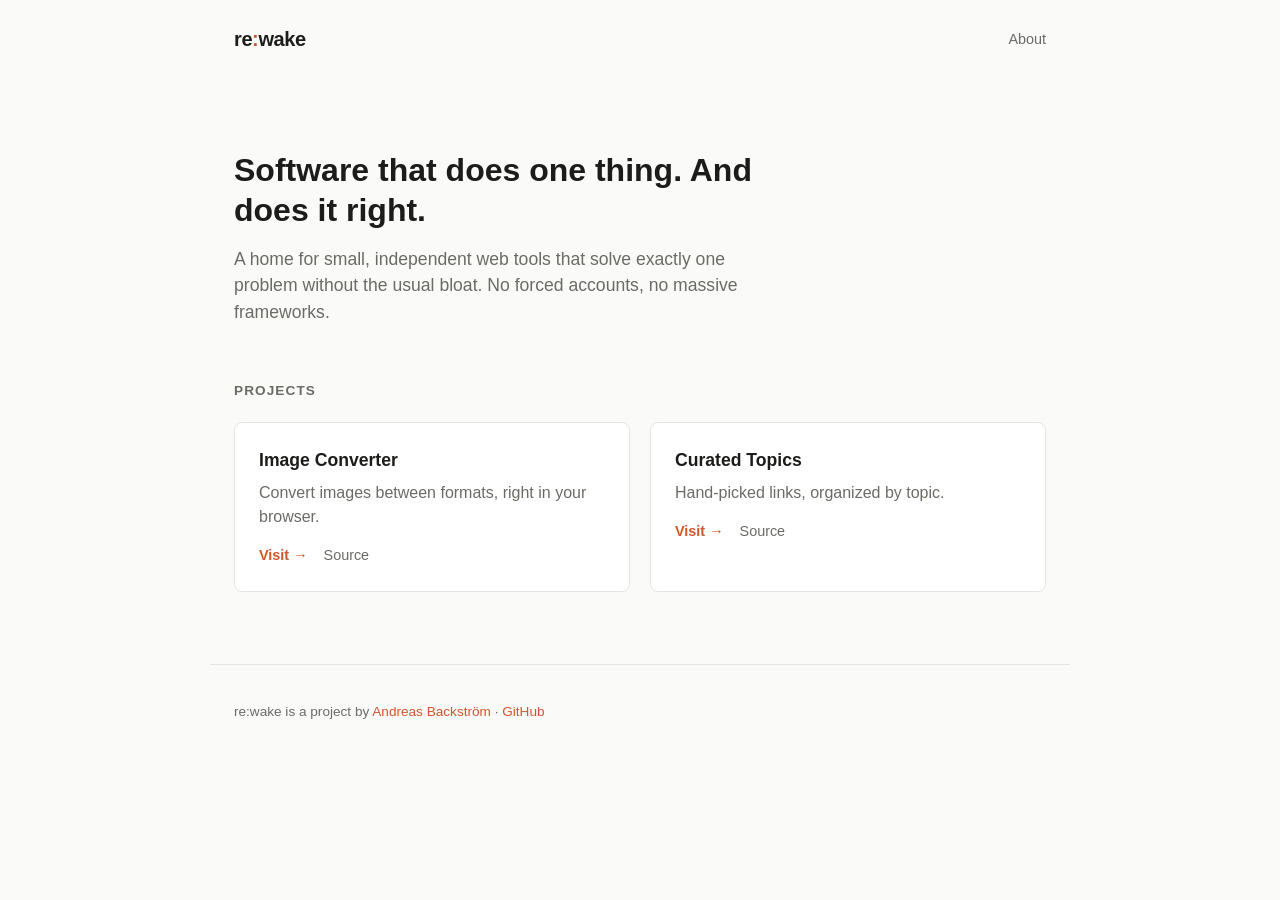
==== index.html @ 49655373 "first commit" ====
<!DOCTYPE html>
<html lang="en">
<head>
  <meta charset="UTF-8">
  <meta name="viewport" content="width=device-width, initial-scale=1.0">
  <title>re:wake — tools that do one thing right</title>
  <meta name="description" content="re:wake builds small, focused tools that do one thing and do it right. No bloat, no feature creep.">
  <link rel="icon" href="assets/favicon.svg" type="image/svg+xml">
  <link rel="stylesheet" href="css/style.css">
</head>
<body>
  <header class="site-header">
    <a class="wordmark" href="/">re<span class="colon">:</span>wake</a>
    <nav class="site-nav"><a href="/about.html">About</a></nav>
  </header>

  <main>
    <section class="hero">
      <h1>Software that does one thing. And does it right.</h1>
      <p class="lede">A home for small, independent web tools that solve exactly one problem without the usual bloat. No forced accounts, no massive frameworks.</p>
    </section>

    <section class="projects">
      <h2>Projects</h2>
      <div class="project-grid">
        <article class="project-card">
          <h3><a href="https://converter.rewake.org">Image Converter</a></h3>
          <p>Convert images between formats, right in your browser.</p>
          <div class="card-links">
            <a class="visit-link" href="https://converter.rewake.org">Visit →</a>
            <a class="source-link" href="https://github.com/Mozzo1000/image-converter">Source</a>
          </div>
        </article>

        <article class="project-card">
          <h3><a href="https://links.rewake.org">Curated Topics</a></h3>
          <p>Hand-picked links, organized by topic.</p>
          <div class="card-links">
            <a class="visit-link" href="https://links.rewake.org">Visit →</a>
            <a class="source-link" href="https://github.com/Mozzo1000/curated-topics">Source</a>
          </div>
        </article>
      </div>
    </section>
  </main>

  <footer class="site-footer">
    <p>re:wake is a project by <a href="https://andreasbackstrom.se">Andreas Backström</a> &middot; <a href="https://github.com/Mozzo1000">GitHub</a></p>
  </footer>
</body>
</html>
---- css/style.css ----
:root {
  --bg: #fafaf9;
  --fg: #1c1c1a;
  --muted: #6b6b66;
  --accent: #d4552b;
  --border: #e5e4e0;
  --max-width: 860px;
}

* {
  box-sizing: border-box;
}

body {
  margin: 0;
  font-family: -apple-system, BlinkMacSystemFont, "Segoe UI", Roboto, Helvetica, Arial, sans-serif;
  background: var(--bg);
  color: var(--fg);
  line-height: 1.5;
}

a {
  color: var(--accent);
  text-decoration: none;
}

a:hover {
  text-decoration: underline;
}

.site-header,
main,
.site-footer {
  max-width: var(--max-width);
  margin: 0 auto;
  padding: 1.5rem 1.5rem;
}

.site-header {
  display: flex;
  align-items: center;
  justify-content: space-between;
}

.wordmark {
  font-size: 1.25rem;
  font-weight: 700;
  color: var(--fg);
  letter-spacing: -0.02em;
}

.site-nav a {
  color: var(--muted);
  font-size: 0.9rem;
}

.site-nav a[aria-current="page"] {
  color: var(--fg);
  font-weight: 600;
}

.colon {
  color: var(--accent);
}

.hero {
  padding: 3rem 0 2.5rem;
}

.hero h1 {
  font-size: 2rem;
  line-height: 1.25;
  margin: 0 0 1rem;
  max-width: 30ch;
}

.lede {
  font-size: 1.1rem;
  color: var(--muted);
  max-width: 55ch;
  margin: 0;
}

.projects {
  padding: 1rem 0 3rem;
}

.projects h2 {
  font-size: 0.85rem;
  text-transform: uppercase;
  letter-spacing: 0.08em;
  color: var(--muted);
  margin: 0 0 1.25rem;
}

.project-grid {
  display: grid;
  grid-template-columns: repeat(auto-fit, minmax(280px, 1fr));
  gap: 1.25rem;
}

.project-card {
  border: 1px solid var(--border);
  border-radius: 8px;
  padding: 1.5rem;
  background: #fff;
}

.project-card h3 {
  margin: 0 0 0.5rem;
  font-size: 1.1rem;
}

.project-card h3 a {
  color: var(--fg);
}

.project-card p {
  margin: 0 0 1rem;
  color: var(--muted);
}

.card-links {
  display: flex;
  gap: 1rem;
  align-items: center;
  font-size: 0.9rem;
}

.visit-link {
  font-weight: 600;
}

.source-link {
  color: var(--muted);
}

.site-footer {
  border-top: 1px solid var(--border);
  padding-top: 1.5rem;
  padding-bottom: 2rem;
  font-size: 0.85rem;
  color: var(--muted);
}
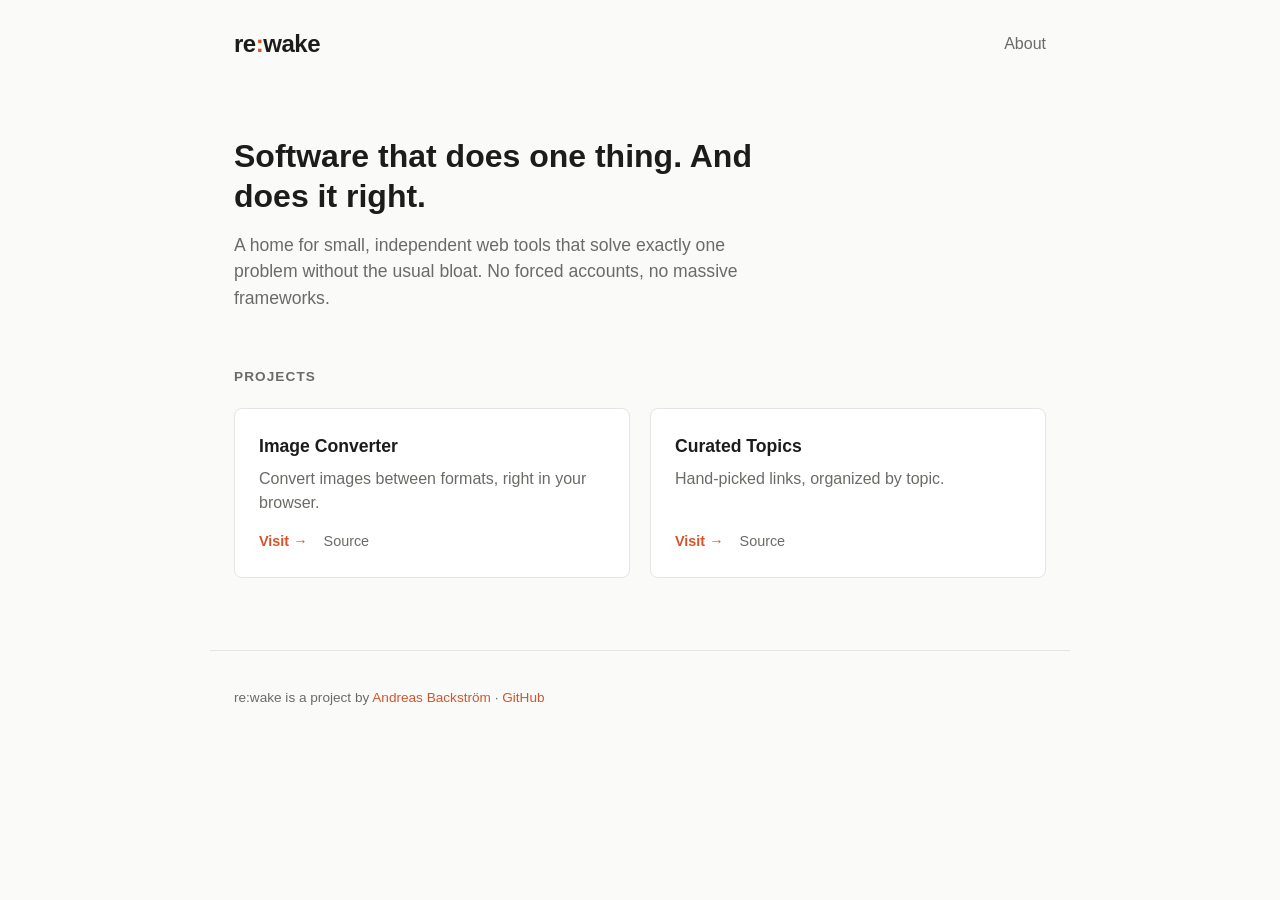
==== commit 25e2995b: "Update page title" ====
--- a/index.html
+++ b/index.html
@@ -3,7 +3,7 @@
 <head>
   <meta charset="UTF-8">
   <meta name="viewport" content="width=device-width, initial-scale=1.0">
-  <title>re:wake — tools that do one thing right</title>
+  <title>re:wake — software that do one thing right</title>
   <meta name="description" content="re:wake builds small, focused tools that do one thing and do it right. No bloat, no feature creep.">
   <link rel="icon" href="assets/favicon.svg" type="image/svg+xml">
   <link rel="stylesheet" href="css/style.css">
@@ -11,7 +11,7 @@
 <body>
   <header class="site-header">
     <a class="wordmark" href="/">re<span class="colon">:</span>wake</a>
-    <nav class="site-nav"><a href="/about.html">About</a></nav>
+    <nav class="site-nav"><a href="/about/">About</a></nav>
   </header>
 
   <main>
--- a/css/style.css
+++ b/css/style.css
@@ -43,7 +43,7 @@
 }
 
 .wordmark {
-  font-size: 1.25rem;
+  font-size: 1.5rem;
   font-weight: 700;
   color: var(--fg);
   letter-spacing: -0.02em;
@@ -51,7 +51,9 @@
 
 .site-nav a {
   color: var(--muted);
-  font-size: 0.9rem;
+  font-size: 1rem;
+  padding: 0.5rem 0;
+  display: inline-block;
 }
 
 .site-nav a[aria-current="page"] {
@@ -64,7 +66,7 @@
 }
 
 .hero {
-  padding: 3rem 0 2.5rem;
+  padding: 1.5rem 0 2.5rem;
 }
 
 .hero h1 {
@@ -100,6 +102,8 @@
 }
 
 .project-card {
+  display: flex;
+  flex-direction: column;
   border: 1px solid var(--border);
   border-radius: 8px;
   padding: 1.5rem;
@@ -125,6 +129,7 @@
   gap: 1rem;
   align-items: center;
   font-size: 0.9rem;
+  margin-top: auto;
 }
 
 .visit-link {
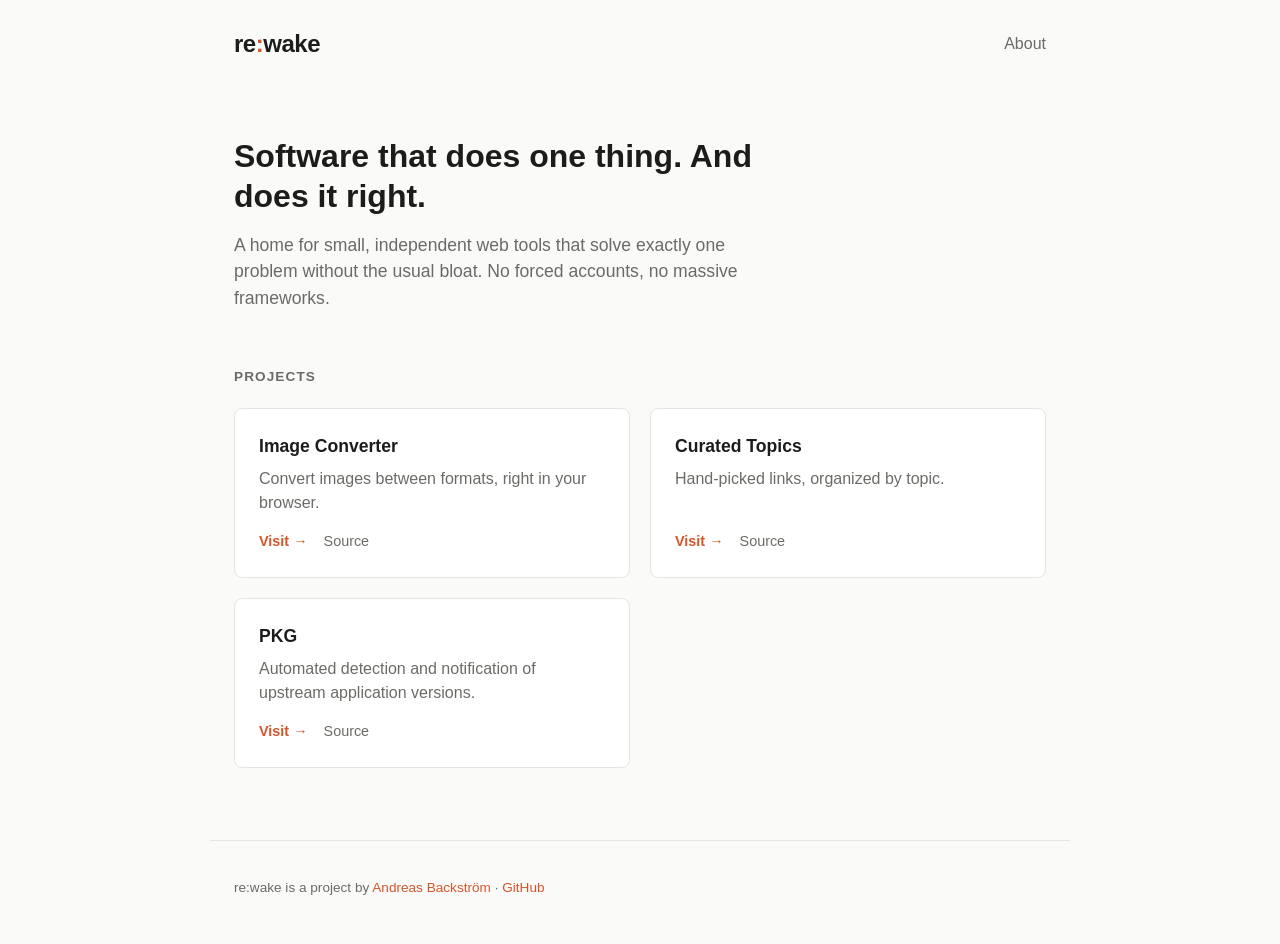
==== commit f79f5489: "Add Pkg to project list" ====
--- a/index.html
+++ b/index.html
@@ -40,6 +40,15 @@
             <a class="source-link" href="https://github.com/Mozzo1000/curated-topics">Source</a>
           </div>
         </article>
+
+        <article class="project-card">
+          <h3><a href="https://pkg.rewake.org">PKG</a></h3>
+          <p>Automated detection and notification of upstream application versions.</p>
+          <div class="card-links">
+            <a class="visit-link" href="https://pkg.rewake.org">Visit →</a>
+            <a class="source-link" href="https://github.com/Mozzo1000/pkg">Source</a>
+          </div>
+        </article>
       </div>
     </section>
   </main>
